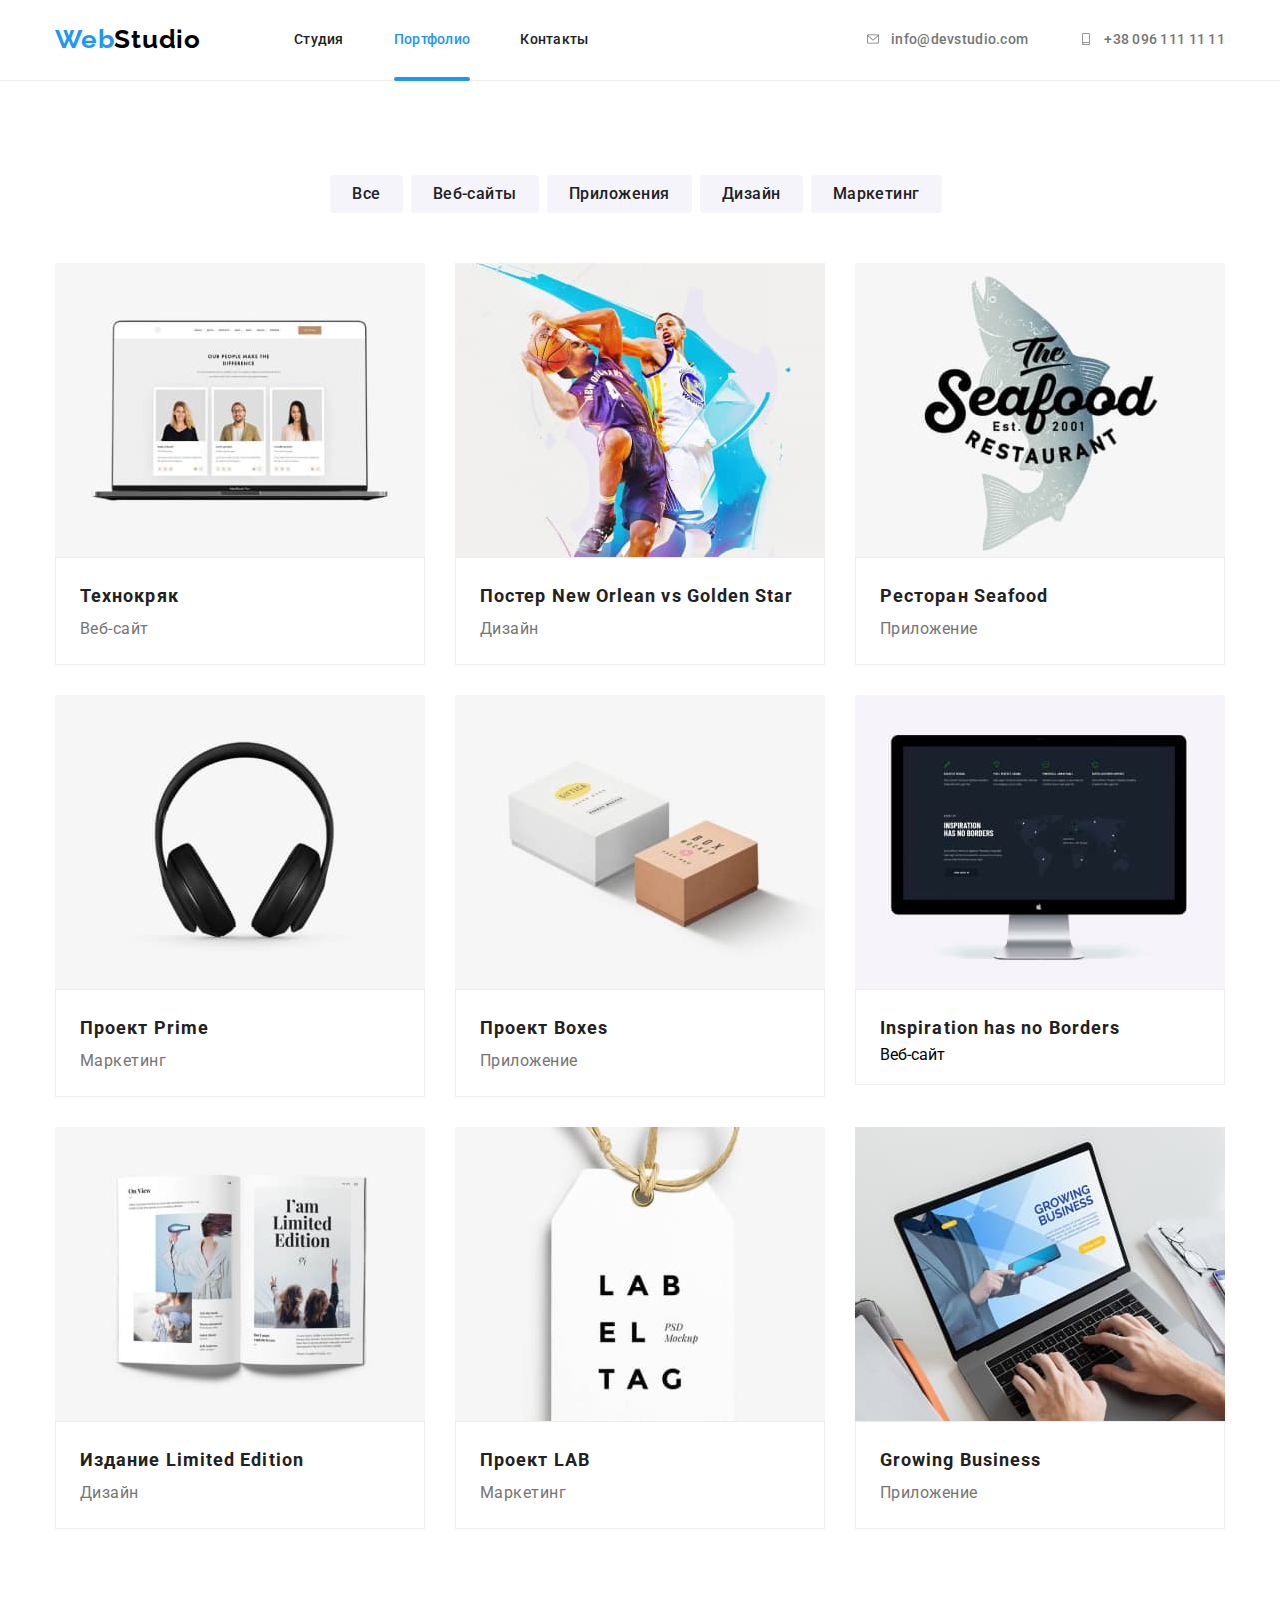
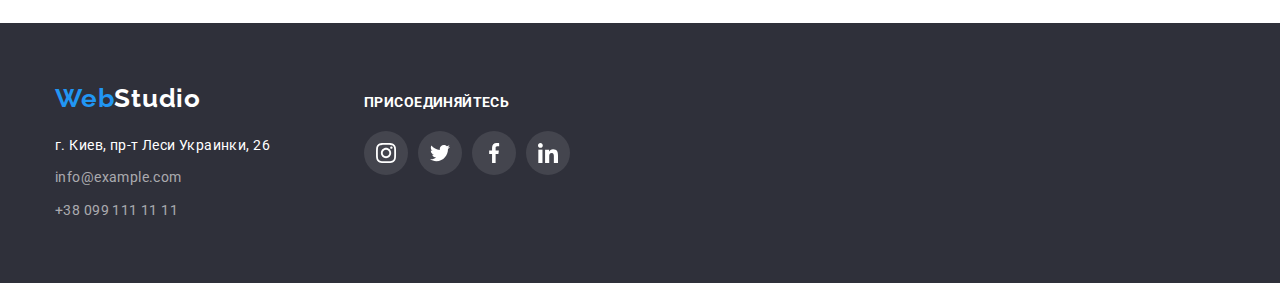
==== portfolio.html @ f68d500e "start" ====
<!DOCTYPE html>
<html lang="ru">
<head>
    <meta charset="UTF-8">
    <meta http-equiv="X-UA-Compatible" content="IE=edge">
    <meta name="viewport" content="width=device-width, initial-scale=1.0">
    <title>Portfolio</title>
    <link rel="preconnect" href="https://fonts.googleapis.com">
    <link rel="preconnect" href="https://fonts.gstatic.com" crossorigin>
    <link href="https://fonts.googleapis.com/css2?family=Raleway:wght@700&family=Roboto:wght@400;500;700;900&display=swap"
        rel="stylesheet">
    <link rel="stylesheet" href="./css/modern-normalize.css">
    <link rel="stylesheet" href="./css/styles.css">
</head>
<body>
    <!--HEADER-->
    <header class="header">
        <div class="container header-wrap">
                <a href="./index.html" class="header-logo logo link" lang="en"><span class="logo-item">Web</span>Studio</a>
                <nav class="header-nav">
                    <ul class="header-list list">
                        <li class="header-item"><a class="header-link link" href="./index.html">Студия</a></li>
                        <li class="header-item"><a class="header-link link current" href="./portfolio.html">Портфолио</a>
                        </li>
                        <li class="header-item"><a class="header-link link" href="">Контакты</a></li>
                    </ul>
                </nav>
            <ul class="header-contact-list">
                <li class="header-contact-item">
                    <a class="header-contact contact link" href="mailto:info@devstudio.com">
                        <svg class="header-contact-icon" width="16" height="12">
                            <use href="./images/icons.svg#icon-envelope">
                            </use>
                        </svg>
                        info@devstudio.com
                    </a>
                </li>
                <li class="header-contact-item">
                    <a class="header-contact contact link" href="tel:+380961111111">
                        <svg class="header-contact-icon" width="16" height="12">
                            <use href="./images/icons.svg#icon-smartphone">
                            </use>
                        </svg>
                        +38 096 111 11 11
                    </a>
                </li>
            </ul>
        </div>
    </header>
    <!--MAIN-->
    <main>
        <!--FILTER-->
        <section class="portfolio section">
            <h2 class="visually-hidden">Наши роботы</h2>
            <!--BTNFILTER-->
            <ul class="filter-list list">
                <li class="filter-item">
                    <button class="filter-btn" type="button">Все</button>
                </li>
                <li class="filter-item">
                    <button class="filter-btn" type="button">Веб-сайты</button>
                </li>
                <li class="filter-item">
                    <button class="filter-btn" type="button">Приложения</button>
                </li>
                <li class="filter-item">
                    <button class="filter-btn" type="button">Дизайн</button>
                </li>
                <li class="filter-item">
                    <button class="filter-btn" type="button">Маркетинг</button>
                </li>
            </ul>
            <!--WORKLIST-->
            <div class="container">
                <ul class="worklist list ">
                    <li class="worklist-item">
                        <div class="worklist-item-thumb">
                            <img class="worklist-img" src="./images/portfolio/portfolio-img1.jpg" alt="Ноутбук" width="370" height="294">
                            <div class="worklist-overlay">
                                <p class="worklist-overlay-text">Технокряк это современная площадка распространения коронавируса. Компании используют эту платформу для цифрового
                                шпионажа и атак на защищённые сервера конкурентов.</p>
                            </div>
                        </div>    
                        <div class="worklist-container">
                            <h3 class="worklist-title">Технокряк</h3>
                            <p class="worklist-text">Веб-сайт</p>
                        </div>
                    </li>
                    <li class="worklist-item">
                        <div class="worklist-item-thumb">
                            <img class="worklist-img" src="./images/portfolio/portfolio-img2.jpg" alt="Ноутбук" width="370" height="294">
                            <div class="worklist-overlay">
                                <p class="worklist-overlay-text">Технокряк это современная площадка распространения коронавируса. Компании
                                    используют эту платформу для цифрового
                                    шпионажа и атак на защищённые сервера конкурентов.</p>
                            </div>
                        </div>
                        <div class="worklist-container">
                            <h3 class="worklist-title">Постер <span lang= "en">New Orlean vs Golden Star</span></h3>
                            <p class="worklist-text">Дизайн</p>
                        </div>
                    </li>
                    <li class="worklist-item">
                        <div class="worklist-item-thumb">
                            <img class="worklist-img" src="./images/portfolio/portfolio-img3.jpg" alt="Ноутбук" width="370" height="294">
                            <div class="worklist-overlay">
                                <p class="worklist-overlay-text">Технокряк это современная площадка распространения коронавируса. Компании
                                    используют эту платформу для цифрового
                                    шпионажа и атак на защищённые сервера конкурентов.</p>
                            </div>
                        </div>
                        <div class="worklist-container">
                            <h3 class="worklist-title">Ресторан <span lang= "en">Seafood</span></h3>
                            <p class="worklist-text">Приложение</p>
                        </div>
                    </li>
                    <li class="worklist-item">
                        <div class="worklist-item-thumb">
                            <img class="worklist-img" src="./images/portfolio/portfolio-img4.jpg" alt="Ноутбук" width="370" height="294">
                            <div class="worklist-overlay">
                                <p class="worklist-overlay-text">Технокряк это современная площадка распространения коронавируса. Компании
                                    используют эту платформу для цифрового
                                    шпионажа и атак на защищённые сервера конкурентов.</p>
                            </div>
                        </div>
                        <div class="worklist-container">
                            <h3 class="worklist-title">Проект <span lang= "en">Prime</span></h3>
                            <p class="worklist-text">Маркетинг</p>
                        </div>
                    </li>
                    <li class="worklist-item">
                        <div class="worklist-item-thumb">
                            <img class="worklist-img" src="./images/portfolio/portfolio-img5.jpg" alt="Ноутбук" width="370" height="294">
                            <div class="worklist-overlay">
                                <p class="worklist-overlay-text">Технокряк это современная площадка распространения коронавируса. Компании
                                    используют эту платформу для цифрового
                                    шпионажа и атак на защищённые сервера конкурентов.</p>
                            </div>
                        </div>
                        <div class="worklist-container">
                            <h3 class="worklist-title">Проект <span lang="en">Boxes</span></h3>
                            <p class="worklist-text">Приложение</p>
                        </div>
                    </li>
                    <li class="worklist-item">
                        <div class="worklist-item-thumb">
                            <img class="worklist-img" src="./images/portfolio/portfolio-img6.jpg" alt="Ноутбук" width="370" height="294">
                            <div class="worklist-overlay">
                                <p class="worklist-overlay-text">Технокряк это современная площадка распространения коронавируса. Компании
                                    используют эту платформу для цифрового
                                    шпионажа и атак на защищённые сервера конкурентов.</p>
                            </div>
                        </div>
                        <div class="worklist-container">
                            <h3 class="worklist-title" lang="en">Inspiration has no Borders</h3>
                            <p>Веб-сайт</p>
                        </div>
                    </li>
                    <li class="worklist-item">
                        <div class="worklist-item-thumb">
                            <img class="worklist-img" src="./images/portfolio/portfolio-img7.jpg" alt="Ноутбук" width="370" height="294">
                            <div class="worklist-overlay">
                                <p class="worklist-overlay-text">Технокряк это современная площадка распространения коронавируса. Компании
                                    используют эту платформу для цифрового
                                    шпионажа и атак на защищённые сервера конкурентов.</p>
                            </div>
                        </div>
                        <div class="worklist-container">
                            <h3 class="worklist-title">Издание <span lang="en">Limited Edition</span></h3>
                            <p class="worklist-text">Дизайн</p>
                        </div>
                    </li>
                    <li class="worklist-item">
                        <div class="worklist-item-thumb">
                            <img class="worklist-img" src="./images/portfolio/portfolio-img8.jpg" alt="Ноутбук" width="370" height="294">
                            <div class="worklist-overlay">
                                <p class="worklist-overlay-text">Технокряк это современная площадка распространения коронавируса. Компании
                                    используют эту платформу для цифрового
                                    шпионажа и атак на защищённые сервера конкурентов.</p>
                            </div>
                        </div>
                        <div class="worklist-container">
                            <h3 class="worklist-title">Проект <span lang="en">LAB</span></h3>
                            <p class="worklist-text">Маркетинг</p>
                        </div>
                    </li>
                    <li class="worklist-item">
                        <div class="worklist-item-thumb">
                            <img class="worklist-img" src="./images/portfolio/portfolio-img9.jpg" alt="Ноутбук" width="370" height="294">
                            <div class="worklist-overlay">
                                <p class="worklist-overlay-text">Технокряк это современная площадка распространения коронавируса. Компании
                                    используют эту платформу для цифрового
                                    шпионажа и атак на защищённые сервера конкурентов.</p>
                            </div>
                        </div>
                        <div class="worklist-container">
                            <h3 class="worklist-title" lang="en">Growing Business</h3>
                            <p class="worklist-text">Приложение</p>
                        </div>
                    </li>
                </ul>
            </div>
        </section>
    </main>
    <!-- FOOTER -->
    <footer>
        <div class="container footer-container">
            <div class="footer-left-thumb">
                <a href="./index.html" class="footer-logo logo link" lang="en"><span class="logo-item">Web</span>Studio</a>
                <address>
                    <p class="footer-address">г. Киев, пр-т Леси Украинки, 26</p>
                    <a class="footer-contact contact link" href="mailto:info@example.com">info@example.com</a>
                    <a class="footer-contact contact link" href="tel:+380991111111">+38 099 111 11 11</a>
                </address>
            </div>
            <div class="footer-center-thumb">
                <h3 class="center-thumb-title">присоединяйтесь</h3>
                <ul class="center-thumb-list">
                    <li class="center-thumb-item">
                        <a href="" class="center-thumb-link">
                            <svg class="center-thumb-icon" widht="20" height="20">
                                <use href="./images/icons.svg#icon-instagram"></use>
                            </svg>
                        </a>
                    </li>
                    <li class="center-thumb-item">
                        <a href="" class="center-thumb-link">
                            <svg class="center-thumb-icon" widht="20" height="20">
                                <use href="./images/icons.svg#icon-twitter"></use>
                            </svg>
                        </a>
                    </li>
                    <li class="center-thumb-item">
                        <a href="" class="center-thumb-link">
                            <svg class="center-thumb-icon" widht="20" height="20">
                                <use href="./images/icons.svg#icon-facebook"></use>
                            </svg>
                        </a>
                    </li>
                    <li class="center-thumb-item">
                        <a href="" class="center-thumb-link">
                            <svg class="center-thumb-icon" widht="20" height="20">
                                <use href="./images/icons.svg#icon-linkedin"></use>
                            </svg>
                        </a>
                    </li>
                </ul>
            </div>
        </div>
    </footer>
</body>
</html>
---- css/styles.css ----
ul {
  list-style: none;
  padding: 0;
  margin: 0;
}

h1,
h2,
h3,
h4,
h5,
h6,
p {
  padding: 0;
  margin: 0;
}
img {
  display: block;
  max-width: 100%;
  height: auto;
}

:root {
  --first-logo-color: #000000;
  --second-logo-color: #ffffff;
  --third-logo-color: #2196f3;
  --title-color: #212121;
  --text-color: #757575;
  --btn-text-color: #212121;
  --second-btn-text-color: #ffffff;
  --btn-bg-color: #f5f4fa;
  --accent-color: #2196f3;
  --icon-color: #afb1b8;
  --accent-icon-color: #ffffff;
  --accent-transition: 250ms cubic-bezier(0.4, 0, 0.2, 1);
}

body {
  font-family: "Roboto", sans-serif;
}

.link {
  text-decoration: none;
}
.visually-hidden {
  position: absolute;
  white-space: nowrap;
  width: 1px;
  height: 1px;
  overflow: hidden;
  border: 0;
  padding: 0;
  clip: rect(0 0 0 0);
  clip-path: inset(50%);
  margin: -1px;
}
.title {
  font-weight: 700;
  font-size: 36px;
  line-height: 1.16;
  letter-spacing: 0.03em;
  color: var(--title-color);
  text-align: center;
}
.container {
  width: 1200px;
  margin: 0 auto;
  padding: 0 15px;
}

.section {
  padding: 94px 0;
}

/*------------------ HEADER ---------------------*/

.header {
  border-bottom: #ececec 1px solid;
  padding-top: 24px;
  padding-bottom: 25px;
}
.header-wrap {
  display: flex;
  align-items: center;
}
.logo {
  font-family: Raleway;
  font-weight: 700;
  font-size: 26px;
  line-height: 1.19;
  letter-spacing: 0.03em;
  color: var(--first-logo-color);
  margin-right: 93px;
}
.logo-item {
  color: var(--third-logo-color);
}

.header-list {
  display: flex;
}

.header-item {
  margin-right: 50px;
}

.header-link {
  font-weight: 500;
  font-size: 14px;
  line-height: 1.14;
  letter-spacing: 0.02em;
  color: #212121;
  transition: color var(--accent-transition);
}

.header-link:hover,
.header-link:focus {
  color: var(--accent-color);
  text-shadow: 0px 4px 4px rgba(0, 0, 0, 0.25);
}

.current {
  color: var(--accent-color);
  position: relative;
}

.current::after {
  content: "";
  display: inline-block;
  position: absolute;
  left: 0;
  top: 46px;
  width: 100%;
  height: 4px;
  background-color: var(--accent-color);
  border-radius: 2px;
}

.header-contact {
  font-weight: 500;
  font-size: 14px;
  line-height: 16px;
  letter-spacing: 0.02em;
  color: #757575;
  display: flex;
  align-items: center;
  transition: var(--accent-transition);
}
.contact:hover,
.contact:focus {
  color: var(--accent-color);
}

.header-contact-list {
  display: flex;
  margin-left: auto;
}

.header-contact-item:not(:last-child) {
  margin-right: 50px;
}

.header-contact-icon {
  fill: currentColor;
  margin-right: 10px;
}

/*-------------- HERO --------------------*/

.hero {
  background: #2f303a;
  background-image: linear-gradient(
      rgba(47, 48, 58, 0.4),
      rgba(47, 48, 58, 0.4)
    ),
    url(../images/studio/bghero.png);
  background-size: cover;
  background-position: center;
  background-repeat: no-repeat;
}

.hero-container {
  padding: 200px;
}

.hero-title {
  font-weight: 900;
  font-size: 44px;
  line-height: 1.36;
  letter-spacing: 0.06em;
  text-transform: uppercase;
  color: #ffffff;
  max-width: 696px;
  margin: 0 auto;
  margin-bottom: 30px;
  text-align: center;
}

.hero-btn {
  font-weight: 700;
  font-size: 16px;
  line-height: 1.87;
  text-align: center;
  display: block;
  letter-spacing: 0.06em;
  color: var(--second-btn-text-color);
  background: #2196f3;
  cursor: pointer;
  margin: 0 auto;
  padding: 10px 32px;
  border: none;
  border-radius: 4px;
}

/*--------- PECULIARITIES -----------------*/

.peculiarities-list {
  display: flex;
  flex-wrap: wrap;
  margin-right: -30px;
  margin-bottom: -30px;
}

.peculiarities-item {
  flex-basis: calc(100% / 4 - 30px);
  margin-right: 30px;
  margin-bottom: 30px;
}

.peculiarities-item-box {
  background-color: #f5f4fa;
  width: 270px;
  height: 120px;
  display: flex;
  align-items: center;
  margin-bottom: 30px;
}

.peculiarities-item-title {
  font-weight: 700;
  font-size: 14px;
  line-height: 1.14;
  letter-spacing: 0.03em;
  text-transform: uppercase;
  color: var(--title-color);
}
.peculiarities-item-text {
  font-size: 14px;
  line-height: 1.71;
  letter-spacing: 0.03em;
  color: var(--text-color);
  width: 270px;
  height: 75px;
  margin-top: 10px;
}

/*--------------OURWORKS---------------*/

.ourworks {
  padding-top: 0;
}

.ourworks-list {
  margin-top: 50px;
  display: flex;
  flex-wrap: wrap;
  margin-right: -30px;
  margin-bottom: -30px;
}

.ourworks-item {
  flex-basis: calc(100% / 3 -30px);
  margin-right: 30px;
  margin-bottom: 30px;
  position: relative;
}

.ourworks-item-thumb {
  width: 100%;
  height: 70px;
  background-color: rgba(47, 48, 58, 0.8);
  position: absolute;
  bottom: 0;
}

.ourworks-item-title {
  font-weight: 700;
  font-size: 14px;
  line-height: 1.14;
  text-align: center;
  letter-spacing: 0.03em;
  text-transform: uppercase;
  padding: 27px 0;
  color: #ffffff;
}

/*------------- OURTEAM ---------------*/

.ourteam {
  background-color: #f5f4fa;
}

.ourteam-list {
  margin-top: 50px;
  display: flex;
  flex-wrap: wrap;
  margin-right: -30px;
  margin-bottom: -30px;
}

.ourteam-item {
  background-color: #ffffff;
  margin-right: 30px;
  margin-bottom: 30px;
  flex-basis: calc(100% / 4 - 30px);
  box-shadow: 0px 4px 4px rgba(0, 0, 0, 0.25);
}

.ourteam-card {
  padding: 30px 0;
}

.ourteam-item-title {
  font-weight: 500;
  font-size: 16px;
  line-height: 1.18;
  text-align: center;
  letter-spacing: 0.03em;
  color: var(--title-color);
}

.ourteam-item-text {
  font-size: 16px;
  line-height: 1.18;
  text-align: center;
  letter-spacing: 0.03em;
  color: var(--text-color);
  margin-top: 10px;
  margin-bottom: 16px;
}

.ourteam-social-list {
  display: flex;
  align-items: center;
  justify-content: center;
}

.ourteam-social-item:not(:last-child) {
  margin-right: 10px;
}
.ourteam-social-link {
  display: flex;
  align-items: center;
  width: 44px;
  height: 44px;
  border-radius: 50%;
  color: var(--icon-color);
  transition: background-color var(--accent-transition),
    color var(--accent-transition);
}

.ourteam-social-icon {
  fill: currentColor;
}

.ourteam-social-link:hover,
.ourteam-social-link:focus {
  background-color: var(--accent-color);
  color: var(--accent-icon-color);
}

/*------------------CLIENTS-----------------*/

.clients-title {
  margin-bottom: 50px;
}

.clients-list {
  display: flex;
  margin-right: -30px;
  margin-bottom: -30px;
}

.clients-item {
  flex-basis: calc(100% / 6 - 30px);
  margin-right: 30px;
  margin-bottom: 30px;
}

.clients-link {
  width: 170px;
  height: 92px;
  border: 1px solid #afb1b8;
  border-radius: 5px;
  display: flex;
  align-items: center;
  color: var(--icon-color);
  transition: border-color var(--accent-transition),
    color var(--accent-transition);
}

.clients-icon {
  fill: currentColor;
}

.clients-link:hover,
.clients-link:focus {
  border-color: var(--accent-color);
  color: var(--accent-color);
}

/*------------------ FOOTER ----------------*/

footer {
  background-color: #2f303a;
  padding: 60px 0;
}

.footer-container {
  display: flex;
}
.footer-left-thumb {
  margin-right: 70px;
}

.footer-logo {
  color: var(--second-logo-color);
}

address {
  font-style: normal;
  font-size: 14px;
  line-height: 1.71;
  letter-spacing: 0.03em;
  margin-top: 20px;
}

.footer-address {
  color: #ffffff;
}

.footer-contact {
  color: rgba(255, 255, 255, 0.6);
  display: block;
  margin-top: 9px;
  transition: var(--accent-transition);
}

.footer-center-thumb {
  padding-top: 12px;
  max-width: 206px;
}
.center-thumb-title {
  font-weight: 700;
  font-size: 14px;
  line-height: 1.14;
  letter-spacing: 0.03em;
  text-transform: uppercase;
  color: #ffffff;
  margin-bottom: 20px;
}
.center-thumb-list {
  display: flex;
}

.center-thumb-link {
  display: flex;
  align-items: center;
  width: 44px;
  height: 44px;
  background-color: rgba(255, 255, 255, 0.1);
  border-radius: 50%;
  transition: background-color var(--accent-transition);
}

.center-thumb-item:not(:last-child) {
  margin-right: 10px;
}

.center-thumb-icon {
  fill: var(--accent-icon-color);
}

.center-thumb-link:hover,
.center-thumb-link:focus {
  background-color: var(--accent-color);
}

/*--------------- BACKDROP ---------- */

.backdrop {
  position: fixed;
  top: 0;
  left: 0;
  width: 100%;
  height: 100%;
  background-color: rgba(0, 0, 0, 0.2);
}

.backdrop.is-hidden {
  opacity: 0;
  pointer-events: none;
}
.backdrop.is-hidden .modal {
  transform: scale(1.5) perspective(50px) translate(-50%);
}

.modal {
  position: absolute;
  min-width: 528px;
  min-height: 581px;
  top: 50%;
  left: 50%;
  transform: scale(1) perspective(50px) translate(-50%, -50%);
  background-color: #ffffff;
  transition: transform var(--accent-transition);
}

.close-modal {
  position: absolute;
  top: 8px;
  right: 8px;
  display: flex;
  align-items: center;
  justify-content: center;
  width: 30px;
  height: 30px;
  background: #ffffff;
  border: 1px solid rgba(0, 0, 0, 0.1);
  border-radius: 50%;
  cursor: pointer;
}

/*-------------- PORTFOLIO -----------*/

/* ----------------- FILTER ----------*/

.filter-list {
  display: flex;
  justify-content: center;
}

.filter-btn {
  font-family: Roboto;
  font-style: normal;
  font-weight: 500;
  font-size: 16px;
  line-height: 1.62;
  letter-spacing: 0.03em;
  color: var(--btn-text-color);
  background: var(--btn-bg-color);
  margin-right: 8px;
  padding: 6px 22px;
  border: none;
  border-radius: 4px;
  transition: background-color var(--accent-transition),
    color var(--accent-transition);
}

.filter-btn:hover,
.filter-btn:focus {
  background-color: var(--accent-color);
  color: var(--second-btn-text-color);
  outline: none;
}

/* ----------------WORKLIST----------------*/

.worklist {
  margin-top: 50px;
  display: flex;
  flex-wrap: wrap;
  margin-right: -30px;
  margin-bottom: -30px;
}

.worklist-item {
  flex-basis: calc(100% / 3 - 30px);
  margin-right: 30px;
  margin-bottom: 30px;
}

.worklist-item:hover {
  box-shadow: 0px 1px 1px rgba(0, 0, 0, 0.12), 0px 4px 4px rgba(0, 0, 0, 0.06),
    1px 4px 6px rgba(0, 0, 0, 0.16);
}

.worklist-container {
  padding: 20px 24px;
  border: #eeeeee 1px solid;
}

.worklist-item-thumb {
  width: 370px;
  height: 294px;
  position: relative;
  overflow: hidden;
}

.worklist-overlay {
  width: 100%;
  height: 100%;
  padding: 63px 24px;
  background-color: rgba(33, 150, 243, 0.9);
  position: absolute;
  top: 0;
  left: 0;
  transform: translateY(101%);
  transition: transform var(--accent-transition);
}

.worklist-item:hover .worklist-overlay {
  transform: translateX(0);
  transition: transform var(--accent-transition);
}

.worklist-overlay-text {
  font-size: 18px;
  line-height: 1.56;
  letter-spacing: 0.03em;
  color: #ffffff;
}

.worklist-title {
  font-weight: 700;
  font-size: 18px;
  line-height: 2;
  letter-spacing: 0.06em;
  color: var(--title-color);
}
.worklist-text {
  font-size: 16px;
  line-height: 1.87;
  letter-spacing: 0.03em;
  color: var(--text-color);
}
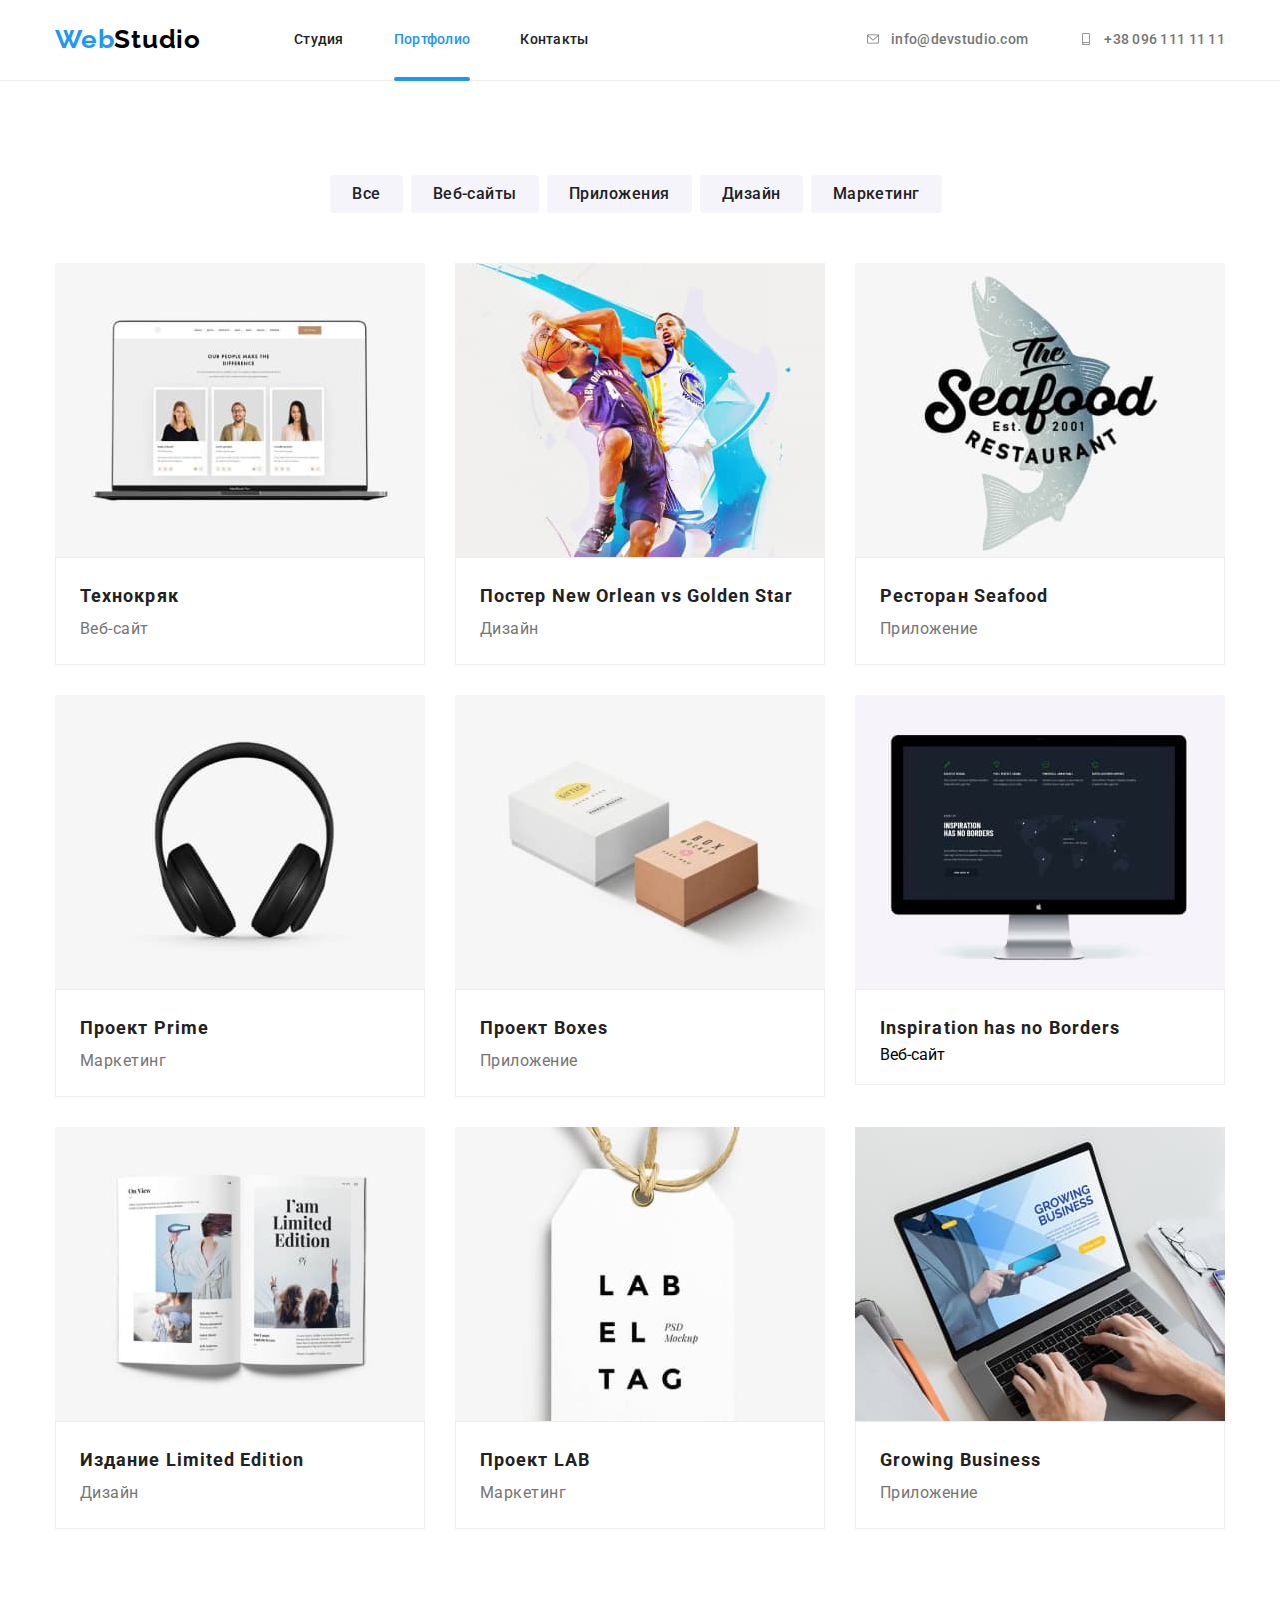
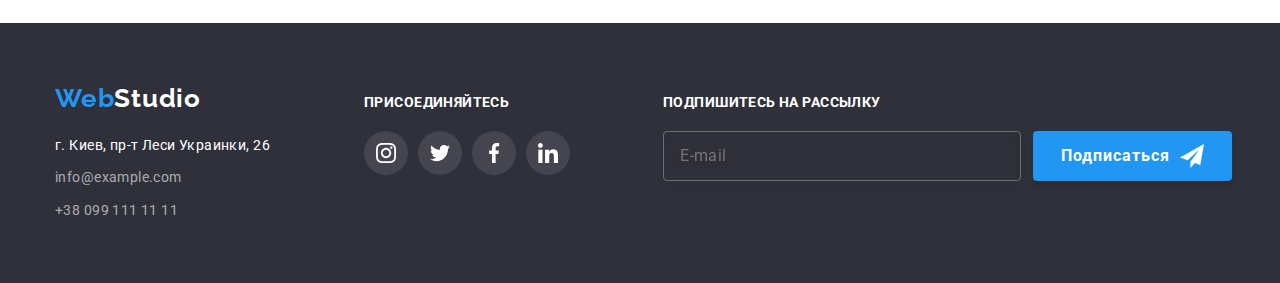
==== commit 27d6fe68: "relese" ====
--- a/portfolio.html
+++ b/portfolio.html
@@ -214,7 +214,7 @@
                 </address>
             </div>
             <div class="footer-center-thumb">
-                <h3 class="center-thumb-title">присоединяйтесь</h3>
+                <h3 class="center-thumb-title footer-title">присоединяйтесь</h3>
                 <ul class="center-thumb-list">
                     <li class="center-thumb-item">
                         <a href="" class="center-thumb-link">
@@ -245,6 +245,16 @@
                         </a>
                     </li>
                 </ul>
+            </div>
+            <div class="rith-thumb">
+                <h3 class="rith-thumb-title footer-title">Подпишитесь на рассылку</h3>
+                <form class="footer-form">
+                    <input type="email" name="email" class="footer-input" placeholder="E-mail">
+                    <button class="footer-form-button btn" type="submit">Подписаться <svg class="footer-icon-button" width="24"
+                            height="24">
+                            <use href="./images/icons.svg#icon-send"></use>
+                        </svg> </button>
+                </form>
             </div>
         </div>
     </footer>
--- a/css/styles.css
+++ b/css/styles.css
@@ -72,6 +72,28 @@
   padding: 94px 0;
 }
 
+.btn {
+  font-weight: 700;
+  font-size: 16px;
+  line-height: 1.87;
+  text-align: center;
+  display: block;
+  letter-spacing: 0.06em;
+  color: var(--second-btn-text-color);
+  background-color: #2196f3;
+  box-shadow: 0px 4px 4px rgba(0, 0, 0, 0.15);
+  cursor: pointer;
+  border: none;
+  border-radius: 4px;
+  transition: box-shadow var(--accent-transition),
+    background-color var(--accent-transition);
+}
+
+.btn:hover {
+  background-color: #188ce8;
+  box-shadow: 0px 4px 4px rgba(0, 0, 0, 0.15), 0px 4px 4px rgba(0, 0, 0, 0.15);
+}
+
 /*------------------ HEADER ---------------------*/
 
 .header {
@@ -110,7 +132,8 @@
   line-height: 1.14;
   letter-spacing: 0.02em;
   color: #212121;
-  transition: color var(--accent-transition);
+  transition: color var(--accent-transition),
+    text-shadow var(--accent-transition);
 }
 
 .header-link:hover,
@@ -144,7 +167,7 @@
   color: #757575;
   display: flex;
   align-items: center;
-  transition: var(--accent-transition);
+  transition: color var(--accent-transition);
 }
 .contact:hover,
 .contact:focus {
@@ -197,19 +220,8 @@
 }
 
 .hero-btn {
-  font-weight: 700;
-  font-size: 16px;
-  line-height: 1.87;
-  text-align: center;
-  display: block;
-  letter-spacing: 0.06em;
-  color: var(--second-btn-text-color);
-  background: #2196f3;
-  cursor: pointer;
   margin: 0 auto;
   padding: 10px 32px;
-  border: none;
-  border-radius: 4px;
 }
 
 /*--------- PECULIARITIES -----------------*/
@@ -443,14 +455,15 @@
   color: rgba(255, 255, 255, 0.6);
   display: block;
   margin-top: 9px;
-  transition: var(--accent-transition);
+  transition: color var(--accent-transition);
 }
 
 .footer-center-thumb {
   padding-top: 12px;
   max-width: 206px;
 }
-.center-thumb-title {
+
+.footer-title {
   font-weight: 700;
   font-size: 14px;
   line-height: 1.14;
@@ -459,6 +472,7 @@
   color: #ffffff;
   margin-bottom: 20px;
 }
+
 .center-thumb-list {
   display: flex;
 }
@@ -484,6 +498,49 @@
 .center-thumb-link:hover,
 .center-thumb-link:focus {
   background-color: var(--accent-color);
+}
+
+.rith-thumb {
+  margin-left: 93px;
+  padding-top: 12px;
+}
+
+.rith-thumb-title {
+  display: block;
+}
+
+.footer-form {
+  display: flex;
+  position: relative;
+  height: 50px;
+}
+
+.footer-input {
+  width: 358px;
+  height: 50px;
+  background-color: transparent;
+  box-sizing: border-box;
+  border: 1px solid rgba(255, 255, 255, 0.3);
+  filter: drop-shadow(0px 4px 4px rgba(0, 0, 0, 0.15));
+  border-radius: 4px;
+  padding: 15px 16px;
+  font-size: 16px;
+  line-height: 1.25;
+  align-items: center;
+  letter-spacing: 0.03em;
+  color: rgba(255, 255, 255, 0.6);
+  margin-right: 12px;
+}
+
+.footer-form-button {
+  display: flex;
+  padding: 10px 28px;
+  justify-content: center;
+  align-items: center;
+}
+
+.footer-icon-button {
+  margin-left: 10px;
 }
 
 /*--------------- BACKDROP ---------- */
@@ -507,12 +564,16 @@
 
 .modal {
   position: absolute;
-  min-width: 528px;
-  min-height: 581px;
+  width: 528px;
+  height: 581px;
+  padding: 40px;
   top: 50%;
   left: 50%;
   transform: scale(1) perspective(50px) translate(-50%, -50%);
   background-color: #ffffff;
+  box-shadow: 0px 1px 3px rgba(0, 0, 0, 0.12), 0px 1px 1px rgba(0, 0, 0, 0.14),
+    0px 2px 1px rgba(0, 0, 0, 0.2);
+  border-radius: 4px;
   transition: transform var(--accent-transition);
 }
 
@@ -531,6 +592,139 @@
   cursor: pointer;
 }
 
+.close-link-icon {
+  transition: fill var(--accent-transition);
+}
+
+.close-modal:hover .close-link-icon {
+  fill: var(--accent-color);
+}
+
+.modal-title {
+  font-weight: 700;
+  text-align: center;
+  font-size: 20px;
+  line-height: 1.15;
+  letter-spacing: 0.03em;
+  color: #212121;
+  margin-bottom: 12px;
+}
+
+.modal-label {
+  display: block;
+  font-size: 12px;
+  line-height: 1.16;
+  letter-spacing: 0.01em;
+  color: #757575;
+}
+
+.modal-input-thumb {
+  position: relative;
+  width: 448px;
+  height: 40px;
+  margin-bottom: 10px;
+  padding-top: 4px;
+}
+
+.modal-input {
+  width: 100%;
+  height: 100%;
+  padding-left: 42px;
+  border: 1px solid rgba(33, 33, 33, 0.2);
+  box-sizing: border-box;
+  border-radius: 4px;
+  transition: border-color var(--accent-transition);
+  cursor: pointer;
+  outline: none;
+}
+.modal-input:hover,
+.modal-input:focus {
+  border-color: var(--accent-color);
+}
+
+.modal-input-icon {
+  position: absolute;
+  top: 50%;
+  left: 12px;
+  transform: translateY(-50%);
+  transition: fill var(--accent-transition);
+}
+.modal-input:hover + .modal-input-icon {
+  fill: var(--accent-color);
+}
+
+.modal-input:focus + .modal-input-icon {
+  fill: var(--accent-color);
+}
+
+.modal-coments {
+  width: 448px;
+  height: 120px;
+  resize: none;
+  font-size: 12px;
+  line-height: 14px;
+  letter-spacing: 0.01em;
+  color: rgba(117, 117, 117, 0.5);
+  margin-top: 4px;
+  margin-bottom: 20px;
+  padding: 12px 16px;
+  border: 1px solid rgba(33, 33, 33, 0.2);
+  box-sizing: border-box;
+  border-radius: 4px;
+  outline: none;
+  transition: border-color var(--accent-transition);
+}
+
+.modal-coments:hover,
+.modal-coments:focus {
+  border-color: var(--accent-color);
+}
+
+.license-label {
+  display: flex;
+  align-items: center;
+  margin-bottom: 30px;
+  font-size: 14px;
+  line-height: 1.71;
+  letter-spacing: 0.03em;
+  color: #757575;
+}
+
+.modal-checkbox {
+  text-align: center;
+  font-size: 14px;
+  line-height: 1.71;
+  letter-spacing: 0.03em;
+  color: #757575;
+}
+
+.modal-checkbox-icon {
+  display: inline-block;
+  width: 16px;
+  height: 15px;
+  margin-right: 8px;
+  margin-left: 12px;
+  background-image: url("../images/Vector.svg");
+  background-size: contain;
+  background-repeat: no-repeat;
+}
+.modal-checkbox:checked + .modal-checkbox-icon {
+  background-color: var(--accent-color);
+  border-radius: 2px;
+  background-image: url("../images/icon-check.svg");
+  background-position: center;
+  background-size: contain;
+  background-repeat: no-repeat;
+}
+.license-link {
+  color: var(--accent-color);
+}
+
+.modal-submit {
+  padding: 10px 56px;
+  margin: 0 auto;
+}
+
 /*-------------- PORTFOLIO -----------*/
 
 /* ----------------- FILTER ----------*/
@@ -554,11 +748,13 @@
   border: none;
   border-radius: 4px;
   transition: background-color var(--accent-transition),
-    color var(--accent-transition);
+    color var(--accent-transition), box-shadow var(--accent-transition);
 }
 
 .filter-btn:hover,
 .filter-btn:focus {
+  box-shadow: 0px 3px 1px rgba(0, 0, 0, 0.1), 0px 1px 2px rgba(0, 0, 0, 0.08),
+    0px 2px 2px rgba(0, 0, 0, 0.12);
   background-color: var(--accent-color);
   color: var(--second-btn-text-color);
   outline: none;
@@ -578,6 +774,7 @@
   flex-basis: calc(100% / 3 - 30px);
   margin-right: 30px;
   margin-bottom: 30px;
+  transition: box-shadow var(--accent-transition);
 }
 
 .worklist-item:hover {
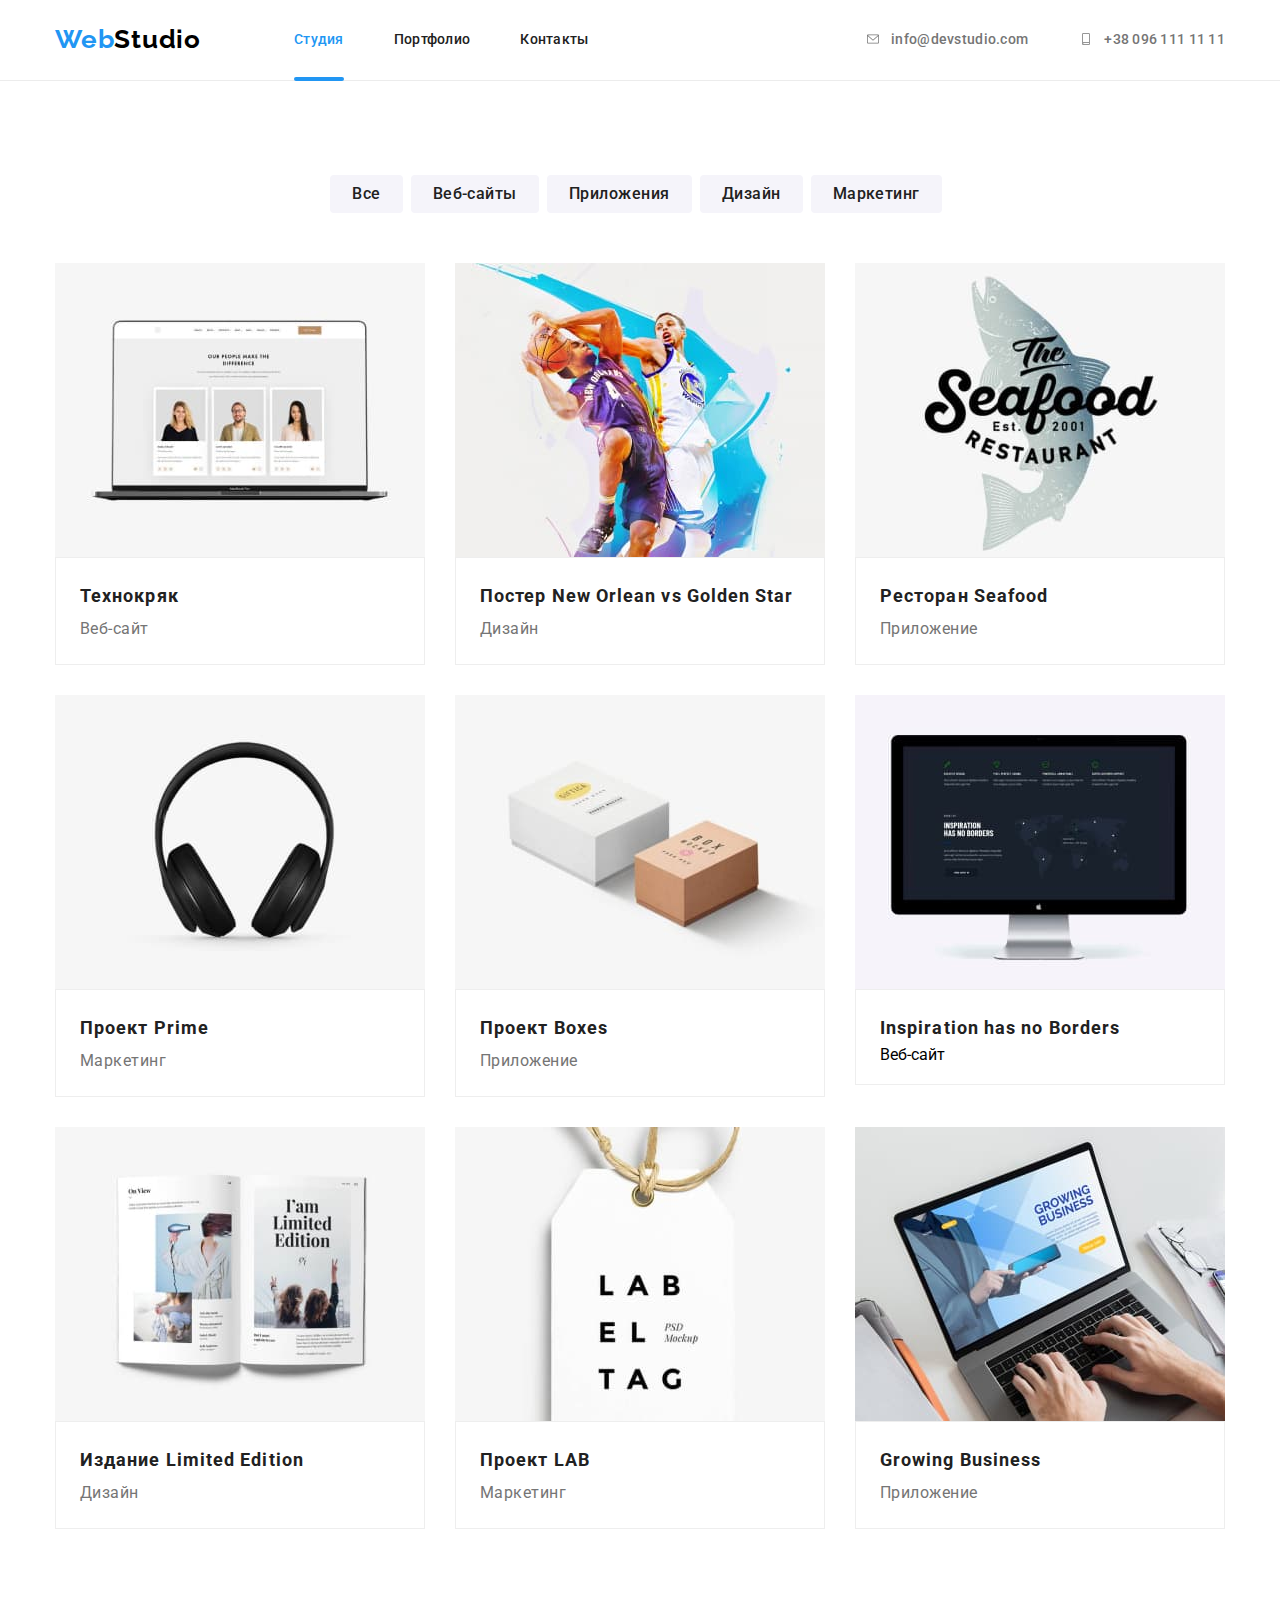
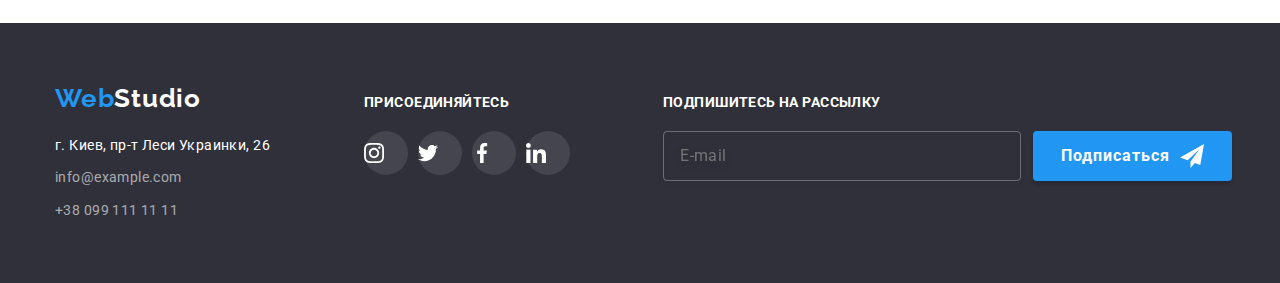
==== commit c8c23fa0: "relese 1.1" ====
--- a/portfolio.html
+++ b/portfolio.html
@@ -16,15 +16,15 @@
     <!--HEADER-->
     <header class="header">
         <div class="container header-wrap">
-                <a href="./index.html" class="header-logo logo link" lang="en"><span class="logo-item">Web</span>Studio</a>
-                <nav class="header-nav">
-                    <ul class="header-list list">
-                        <li class="header-item"><a class="header-link link" href="./index.html">Студия</a></li>
-                        <li class="header-item"><a class="header-link link current" href="./portfolio.html">Портфолио</a>
-                        </li>
-                        <li class="header-item"><a class="header-link link" href="">Контакты</a></li>
-                    </ul>
-                </nav>
+            <a href="./index.html" class="header-logo logo link" lang="en"><span class="logo-item">Web</span>Studio</a>
+            <nav class="header-nav">
+                <ul class="header-list list">
+                    <li class="header-item"><a class="header-link link current" href="./index.html">Студия</a></li>
+                    <li class="header-item"><a class="header-link link " href="./portfolio.html">Портфолио</a>
+                    </li>
+                    <li class="header-item"><a class="header-link link" href="">Контакты</a></li>
+                </ul>
+            </nav>
             <ul class="header-contact-list">
                 <li class="header-contact-item">
                     <a class="header-contact contact link" href="mailto:info@devstudio.com">
@@ -218,28 +218,28 @@
                 <ul class="center-thumb-list">
                     <li class="center-thumb-item">
                         <a href="" class="center-thumb-link">
-                            <svg class="center-thumb-icon" widht="20" height="20">
+                            <svg class="center-thumb-icon" width="20" height="20">
                                 <use href="./images/icons.svg#icon-instagram"></use>
                             </svg>
                         </a>
                     </li>
                     <li class="center-thumb-item">
                         <a href="" class="center-thumb-link">
-                            <svg class="center-thumb-icon" widht="20" height="20">
+                            <svg class="center-thumb-icon" width="20" height="20">
                                 <use href="./images/icons.svg#icon-twitter"></use>
                             </svg>
                         </a>
                     </li>
                     <li class="center-thumb-item">
                         <a href="" class="center-thumb-link">
-                            <svg class="center-thumb-icon" widht="20" height="20">
+                            <svg class="center-thumb-icon" width="20" height="20">
                                 <use href="./images/icons.svg#icon-facebook"></use>
                             </svg>
                         </a>
                     </li>
                     <li class="center-thumb-item">
                         <a href="" class="center-thumb-link">
-                            <svg class="center-thumb-icon" widht="20" height="20">
+                            <svg class="center-thumb-icon" width="20" height="20">
                                 <use href="./images/icons.svg#icon-linkedin"></use>
                             </svg>
                         </a>
@@ -247,11 +247,11 @@
                 </ul>
             </div>
             <div class="rith-thumb">
-                <h3 class="rith-thumb-title footer-title">Подпишитесь на рассылку</h3>
+                <b class="rith-thumb-title footer-title">Подпишитесь на рассылку</b>
                 <form class="footer-form">
                     <input type="email" name="email" class="footer-input" placeholder="E-mail">
-                    <button class="footer-form-button btn" type="submit">Подписаться <svg class="footer-icon-button" width="24"
-                            height="24">
+                    <button class="footer-form-button btn" type="submit">Подписаться <svg class="footer-icon-button"
+                            width="24" height="24">
                             <use href="./images/icons.svg#icon-send"></use>
                         </svg> </button>
                 </form>
--- a/css/styles.css
+++ b/css/styles.css
@@ -616,6 +616,7 @@
   line-height: 1.16;
   letter-spacing: 0.01em;
   color: #757575;
+  cursor: pointer;
 }
 
 .modal-input-thumb {
@@ -672,6 +673,7 @@
   box-sizing: border-box;
   border-radius: 4px;
   outline: none;
+  cursor: pointer;
   transition: border-color var(--accent-transition);
 }
 
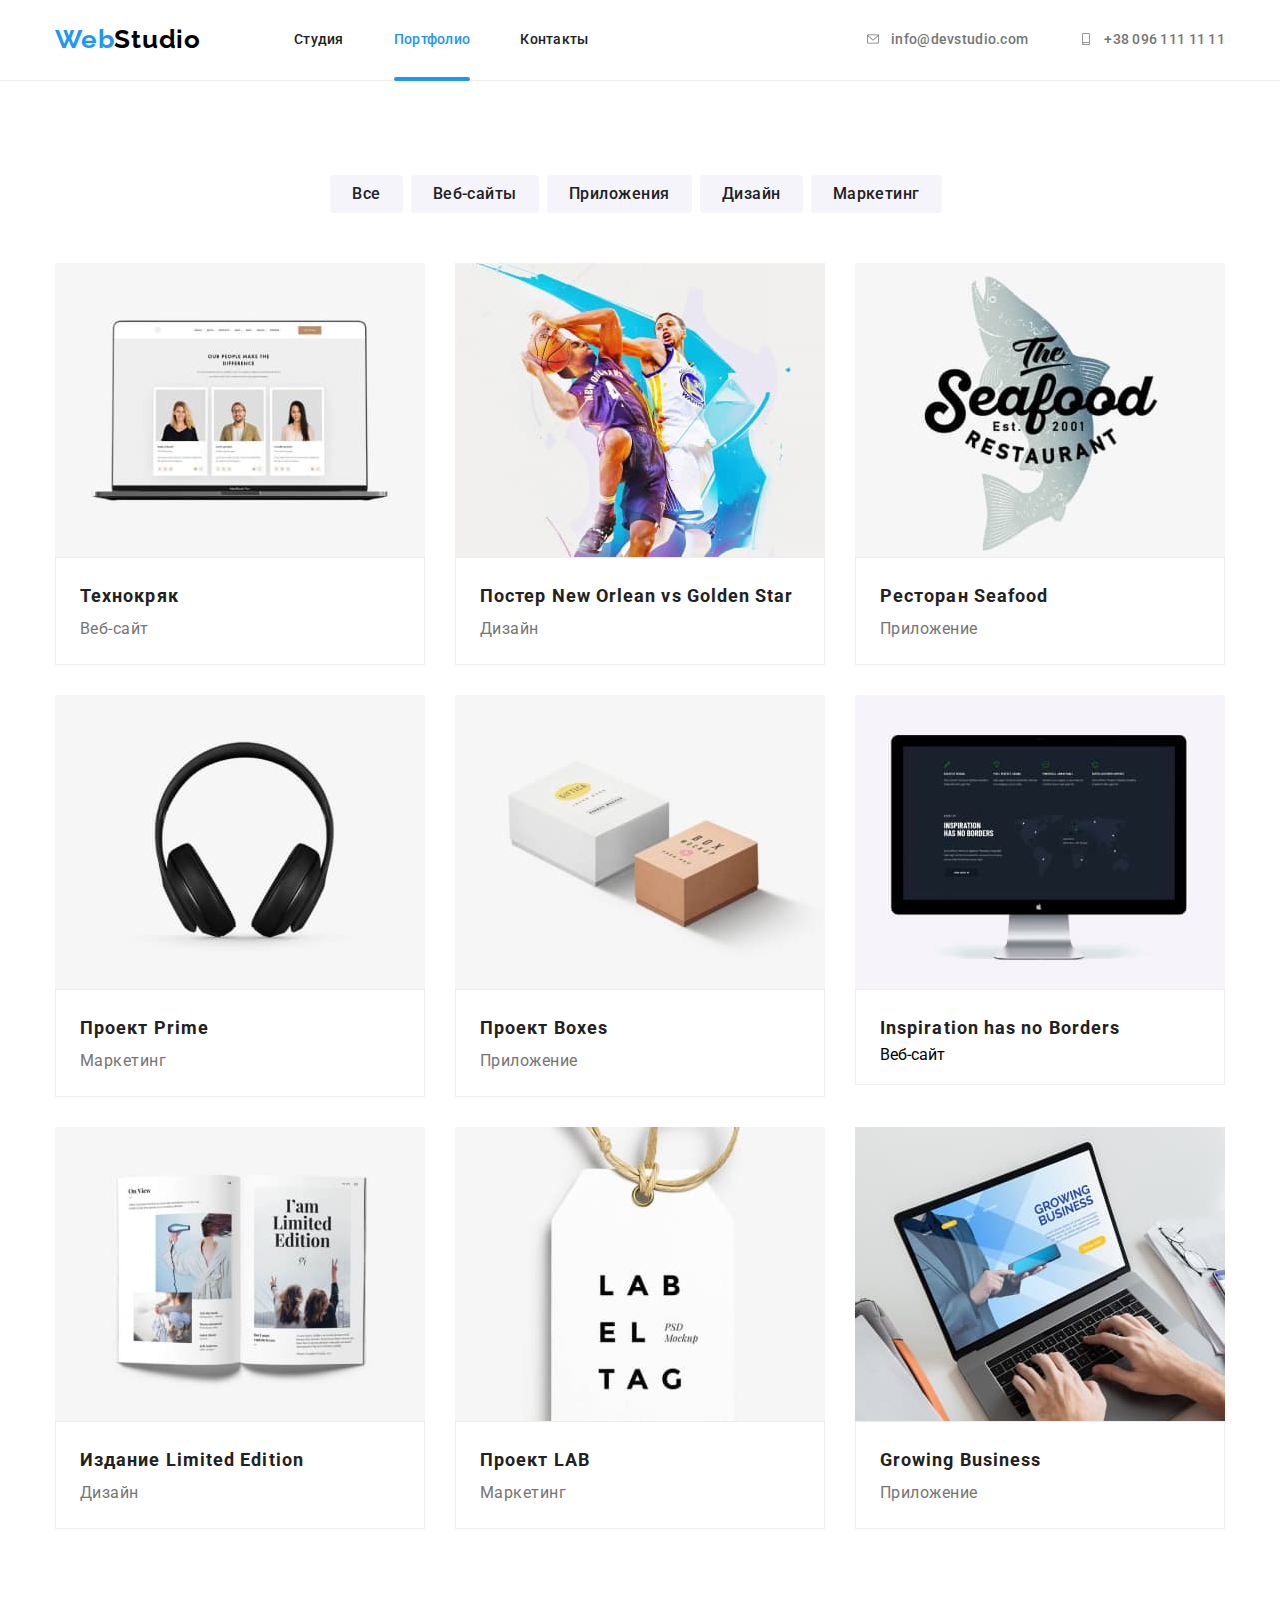
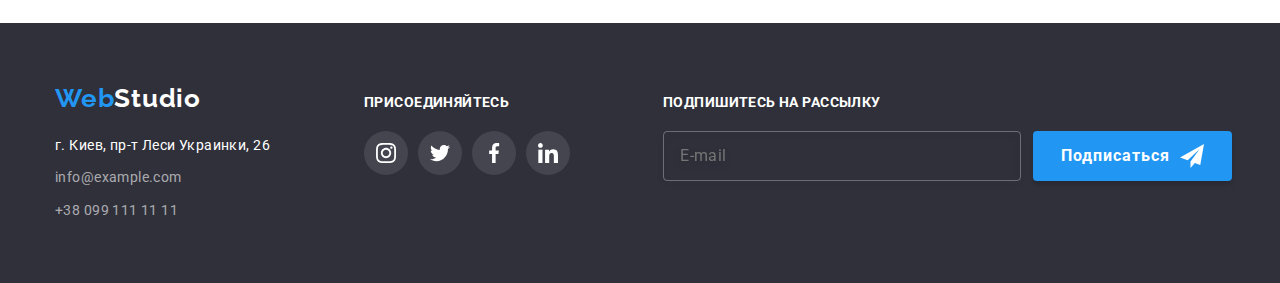
==== commit e873be3e: "relese 1.2" ====
--- a/portfolio.html
+++ b/portfolio.html
@@ -19,8 +19,8 @@
             <a href="./index.html" class="header-logo logo link" lang="en"><span class="logo-item">Web</span>Studio</a>
             <nav class="header-nav">
                 <ul class="header-list list">
-                    <li class="header-item"><a class="header-link link current" href="./index.html">Студия</a></li>
-                    <li class="header-item"><a class="header-link link " href="./portfolio.html">Портфолио</a>
+                    <li class="header-item"><a class="header-link link" href="./index.html">Студия</a></li>
+                    <li class="header-item"><a class="header-link link current" href="./portfolio.html">Портфолио</a>
                     </li>
                     <li class="header-item"><a class="header-link link" href="">Контакты</a></li>
                 </ul>
--- a/css/styles.css
+++ b/css/styles.css
@@ -245,6 +245,7 @@
   height: 120px;
   display: flex;
   align-items: center;
+  justify-content: center;
   margin-bottom: 30px;
 }
 
@@ -361,8 +362,6 @@
   margin-right: 10px;
 }
 .ourteam-social-link {
-  display: flex;
-  align-items: center;
   width: 44px;
   height: 44px;
   border-radius: 50%;
@@ -372,6 +371,7 @@
 }
 
 .ourteam-social-icon {
+  margin: 0 auto;
   fill: currentColor;
 }
 
@@ -406,6 +406,7 @@
   border-radius: 5px;
   display: flex;
   align-items: center;
+  justify-content: center;
   color: var(--icon-color);
   transition: border-color var(--accent-transition),
     color var(--accent-transition);
@@ -492,6 +493,7 @@
 }
 
 .center-thumb-icon {
+  margin: 0 auto;
   fill: var(--accent-icon-color);
 }
 
